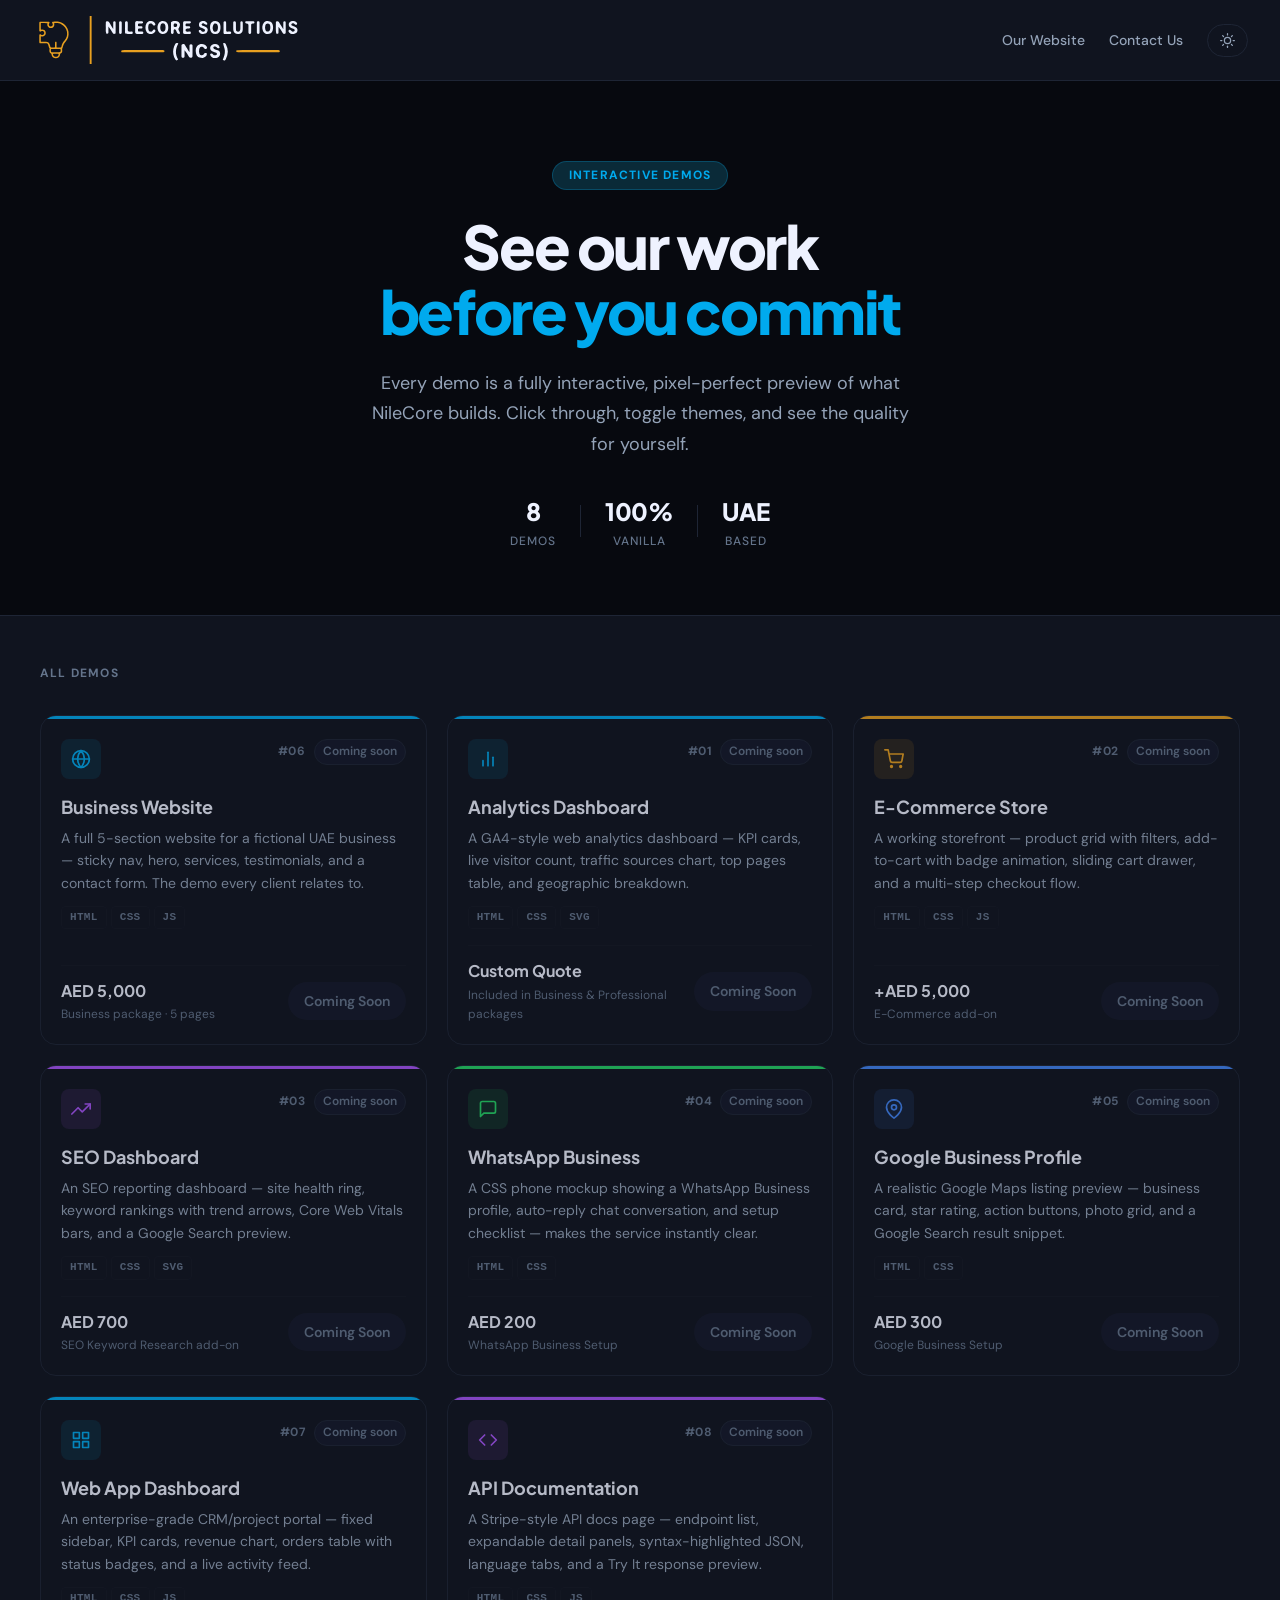
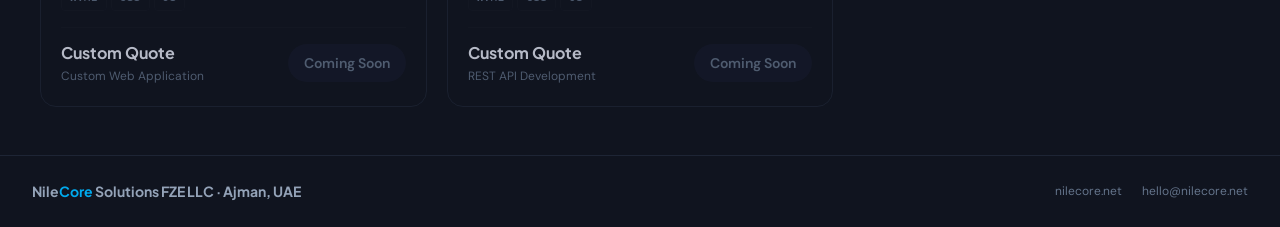
==== index.html @ b914c5e7 "add all demos as comming soon and setup the gallery index page" ====
﻿<!doctype html>
<html lang="en" data-theme="dark">
  <head>
    <meta charset="UTF-8" />
    <meta name="viewport" content="width=device-width, initial-scale=1.0" />
    <meta
      name="description"
      content="Interactive demos showcasing NileCore Solutions' web development services — explore live examples of business websites, dashboards, e-commerce stores, and more."
    />
    <title>NileCore Solutions — Demo Gallery</title>

    <link rel="icon" type="image/x-icon" href="brand/favicon.ico" />
    <link rel="icon" type="image/svg+xml" href="brand/favicon.svg" />
    <link
      rel="icon"
      type="image/png"
      sizes="32x32"
      href="brand/favicon-32x32.png"
    />
    <link
      rel="icon"
      type="image/png"
      sizes="16x16"
      href="brand/favicon-16x16.png"
    />
    <link
      rel="apple-touch-icon"
      sizes="180x180"
      href="brand/apple-touch-icon.png"
    />
    <link rel="manifest" href="brand/site.webmanifest" />

    <link rel="stylesheet" href="styles/base.css" />
    <link rel="stylesheet" href="styles/gallery.css" />
  </head>
  <body>
    <svg
      xmlns="http://www.w3.org/2000/svg"
      class="svg-sprite"
      aria-hidden="true"
    >
      <defs>
        <symbol id="nc-icon" viewBox="0 0 296 296">
          <g transform="translate(-110 -179)">
            <path
              fill="var(--pharaoh-gold)"
              stroke="none"
              d=" M187.000092,203.685547   C198.495529,203.686768 209.491043,203.715256 220.486282,203.671814   C223.451828,203.660110 226.317886,203.916672 227.743088,206.933807   C229.101501,209.809540 228.073257,212.320465 226.158325,214.751373   C222.524185,219.364777 221.945892,224.567551 224.690918,229.722839   C227.445053,234.895264 232.021286,237.266037 237.965607,236.719452   C243.288269,236.230042 247.026047,233.476639 248.950287,228.554550   C250.852112,223.689804 250.022812,219.028320 246.938416,214.860275   C245.154724,212.449875 243.822983,209.952759 245.260590,207.036591   C246.825714,203.861725 249.891495,203.771317 253.002563,203.653442   C265.790619,203.168915 278.527710,202.202072 291.303772,204.584854   C323.676056,210.622375 350.694702,238.647354 355.415466,271.219604   C359.132385,296.865448 352.724365,319.754944 335.443054,338.764771   C325.817505,349.353088 320.415588,361.282745 317.310638,374.759277   C317.086761,375.730988 317.113708,376.902802 316.563019,377.634674   C311.510040,384.350067 313.179535,392.087311 313.320038,399.497131   C313.484711,408.184174 310.548370,414.771912 302.340790,418.432953   C300.294159,419.345856 299.442932,420.736176 299.268127,423.044098   C298.056946,439.035583 286.211700,450.165222 270.523315,450.227020   C254.247498,450.291077 242.281998,439.509827 240.894135,423.182709   C240.638214,420.172089 239.417923,418.773560 236.854935,417.703278   C231.500427,415.467224 228.438263,411.246155 227.566574,405.589630   C226.626022,399.486420 226.388916,393.343872 227.812012,387.254181   C228.036087,386.295319 228.673965,385.335175 228.047989,384.384399   C222.803146,376.418060 222.353409,366.742645 218.674011,358.181824   C215.769409,351.423615 211.070541,347.994354 204.030945,348.513641   C192.539688,349.361267 181.073837,347.887665 169.583740,348.720520   C160.905716,349.349579 159.038498,347.281158 159.019302,338.495728   C158.989822,325.001495 158.997742,311.507019 159.046021,298.012817   C159.080139,288.480927 163.312988,286.106659 171.590256,290.900726   C178.695175,295.015808 186.766083,293.077972 190.678009,286.317749   C194.491165,279.728271 192.390366,271.662506 185.618500,267.774323   C180.887466,265.057861 176.045120,265.240326 171.481110,268.341400   C168.667023,270.253479 165.937454,272.263733 162.350006,270.245483   C159.017288,268.370483 159.041916,265.109680 159.036850,261.917694   C159.010635,245.424683 158.973709,228.931503 159.024719,212.438660   C159.046494,205.395004 160.841690,203.723480 168.007553,203.693497   C174.171646,203.667709 180.335907,203.686646 187.000092,203.685547  M306.905090,220.622925   C291.766876,212.462128 275.623230,212.105911 258.508484,213.807159   C260.863037,221.981110 260.837769,229.258377 256.626465,236.118011   C252.333267,243.111053 245.835312,246.429581 237.977432,246.990082   C231.621780,247.443436 225.748734,245.496124 220.900009,241.221085   C212.610092,233.912018 211.527786,224.531586 214.075836,214.430496   C212.912537,214.021759 212.296021,213.619034 211.676941,213.615051   C198.688736,213.531555 185.700226,213.489395 172.711746,213.448303   C169.240143,213.437317 169.324966,215.919510 169.325180,218.332565   C169.326187,229.658798 169.302765,240.985123 169.352356,252.311127   C169.359314,253.897964 168.849442,255.664734 170.652847,257.384949   C178.023483,254.965240 185.463486,255.302353 192.265594,259.926514   C199.095444,264.569519 202.564285,271.228790 202.757446,279.364716   C202.918732,286.158203 200.346817,292.020752 195.287506,296.718689   C187.962387,303.520508 179.393661,304.197449 170.434280,301.536804   C169.048294,303.180542 169.339066,304.732025 169.335129,306.185883   C169.310791,315.180176 169.532272,324.181183 169.243256,333.166138   C169.097641,337.692932 170.869522,338.885773 175.095200,338.783661   C184.750183,338.550354 194.414658,338.698334 204.075241,338.710175   C216.657379,338.725555 223.212112,342.949066 227.806824,354.646545   C230.112396,360.516266 231.843338,366.623932 233.604919,372.690521   C234.692703,376.436646 236.765076,378.217133 240.778030,378.099792   C247.102051,377.914886 253.439270,377.894989 259.762695,378.081879   C263.679291,378.197632 265.050629,376.627472 264.977600,372.774994   C264.813538,364.117401 264.972473,355.453918 264.976990,346.792816   C264.979004,342.926331 265.204651,338.870178 270.316040,338.928467   C275.119843,338.983246 275.322021,342.845245 275.304565,346.557098   C275.262207,355.551208 275.371399,364.546722 275.254272,373.539490   C275.212860,376.718597 276.405548,378.102234 279.620453,378.056488   C285.948181,377.966400 292.290955,377.798553 298.603455,378.126465   C303.992340,378.406433 306.930237,376.546692 307.963226,371.008820   C310.839844,355.586365 318.084137,342.627502 328.662170,330.820740   C343.463959,314.299622 349.006653,294.108551 345.170654,272.271332   C341.136261,249.305191 328.270325,232.077606 306.905090,220.622925  M272.500000,388.301392   C264.690369,388.298187 256.880737,388.281372 249.071136,388.294830   C236.203110,388.317017 237.261551,387.004181 237.354416,400.637573   C237.398315,407.080475 240.076889,409.652740 246.529388,409.674652   C260.154510,409.720886 273.787994,409.392029 287.403198,409.762360   C304.191711,410.219055 302.941650,407.493958 302.942719,393.261139   C302.942993,389.696075 301.612579,388.179657 297.924774,388.254730   C289.786255,388.420380 281.641968,388.304382 272.500000,388.301392  M258.240051,436.358917   C263.544922,440.521667 269.696869,440.540955 275.821747,439.458649   C282.687347,438.245422 288.825836,430.826630 288.991364,424.368225   C289.055054,421.884094 288.411011,420.049103 285.538879,419.997803   C275.596008,419.820160 265.652832,419.648743 255.709045,419.535065   C251.984207,419.492493 250.877487,421.630737 251.256897,425.061493   C251.766891,429.673126 254.347763,432.989319 258.240051,436.358917  z"
            />
          </g>
        </symbol>

        <symbol id="nc-wordmark" viewBox="0 0 512 114">
          <g transform="translate(-388 -268)">
            <path
              fill="var(--pharaoh-gold)"
              stroke="none"
              d=" M401.023132,191.461935   C401.207458,194.062424 401.307983,196.254463 401.308197,198.446487   C401.316895,284.488305 401.316406,370.530137 401.317078,456.571970   C401.317078,457.355586 401.418365,458.153965 401.294037,458.919803   C401.023712,460.585118 402.168457,463.333950 399.037109,463.190289   C396.190308,463.059667 396.898315,460.414258 396.895264,458.686303   C396.831512,422.483101 396.810028,386.279755 396.809662,350.076466   C396.809113,298.827562 396.831207,247.578673 396.851929,196.329783   C396.852478,194.921778 396.704010,193.457380 397.054260,192.118735   C397.613525,189.981166 398.906189,189.148407 401.023132,191.461935  z"
            />
            <path
              fill="var(--text)"
              stroke="none"
              d=" M641.032593,344.643781   C641.015747,350.781782 641.064026,356.432844 640.954163,362.080793   C640.914124,364.139417 641.346802,366.650709 638.354065,367.276777   C635.576233,367.857923 633.601013,366.856641 632.145935,364.346113   C629.236572,359.326002 626.154480,354.405988 622.053284,349.508985   C622.053284,353.952955 622.047607,358.396924 622.055481,362.840894   C622.060120,365.463880 621.412292,367.485609 618.184875,367.353010   C615.282471,367.233777 614.720703,365.411054 614.736511,362.955396   C614.786865,355.145490 614.748901,347.335065 614.776428,339.524946   C614.783447,337.533338 614.609192,335.384687 617.392212,334.928480   C619.875610,334.521345 621.941650,334.908704 623.384094,337.311079   C626.515564,342.526990 629.764526,347.672376 633.792175,354.182783   C633.792175,348.234174 633.861572,343.820447 633.766357,339.410291   C633.708374,336.728071 634.276367,334.785505 637.487549,334.834852   C640.415161,334.879835 641.044006,336.739179 641.024841,339.170362   C641.011719,340.831953 641.030640,342.493818 641.032593,344.643781  z"
            />
            <path
              fill="var(--pharaoh-gold)"
              stroke="none"
              d=" M568.625427,348.675031   C570.234558,348.815259 571.415344,348.841901 572.536011,349.115095   C573.959229,349.461988 574.965393,350.389814 574.703735,351.974958   C574.481689,353.320417 573.331299,353.772382 572.099792,353.863752   C570.939270,353.949842 569.770935,353.955121 568.606079,353.955213   C538.461609,353.957197 508.317169,353.953992 478.172729,353.950757   C477.340027,353.950696 476.504059,353.986036 475.675323,353.925886   C473.915619,353.798078 471.606781,354.234205 471.588257,351.523115   C471.572540,349.226209 473.602600,349.226118 475.259857,349.110517   C477.914764,348.925336 480.574829,348.695508 483.232941,348.692640   C511.545380,348.661817 539.857849,348.672040 568.625427,348.675031  z"
            />
            <path
              fill="var(--pharaoh-gold)"
              stroke="none"
              d=" M842.722351,353.978376   C812.597229,353.964185 782.940247,353.951459 753.283203,353.937818   C751.783752,353.937116 750.281372,353.985090 748.785522,353.909284   C747.006409,353.819074 744.709961,354.139753 744.818481,351.396406   C744.910706,349.065931 746.979553,349.233259 748.614014,349.191541   C756.937805,348.978956 765.262390,348.682600 773.587524,348.651929   C795.913330,348.569623 818.239502,348.607618 840.565552,348.598218   C841.398621,348.597852 842.237488,348.538038 843.063660,348.614332   C845.302002,348.821149 848.446472,348.329114 848.348450,351.623151   C848.255859,354.733503 845.185974,353.712964 842.722351,353.978376  z"
            />
            <path
              fill="var(--text)"
              stroke="none"
              d=" M693.690186,353.888227   C692.378357,353.479475 691.424194,353.182661 690.489685,352.833448   C684.674866,350.660322 682.044434,346.836347 683.058105,342.052961   C684.053406,337.356336 688.635071,334.250837 694.485352,334.307477   C700.926941,334.369855 704.371582,337.098005 705.323792,343.117444   C702.780823,344.468152 700.398499,345.660413 698.256592,342.222822   C697.285522,340.664503 695.486084,340.487806 693.769043,340.627515   C692.180481,340.756788 690.762695,341.308179 690.479309,343.108503   C690.236938,344.648664 691.158936,345.687910 692.486267,346.205457   C695.271790,347.291517 698.124451,348.204420 700.919250,349.267835   C704.791992,350.741529 706.628723,353.528028 706.536255,357.743848   C706.445923,361.861097 704.622925,364.691419 700.945679,366.421918   C692.562744,370.367017 683.331177,366.244794 682.618896,357.983839   C685.293274,356.606183 687.740234,355.942823 689.707214,359.304822   C690.616028,360.858228 692.242432,361.404981 693.997559,361.430006   C696.035156,361.459058 698.202332,361.472730 698.943604,359.044782   C699.723694,356.489759 697.849670,355.494031 695.929382,354.667066   C695.319153,354.404279 694.681824,354.204511 693.690186,353.888227  z"
            />
            <path
              fill="var(--text)"
              stroke="none"
              d=" M436.546265,310.008222   C433.877319,304.698682 435.442719,299.313520 435.045288,294.075757   C434.819427,291.098920 434.955353,288.084485 435.089447,285.094221   C435.174316,283.201063 434.738403,280.862897 437.559784,280.370923   C439.977539,279.949293 441.698669,280.920820 442.952820,283.028882   C445.896851,287.977521 448.923401,292.877088 452.674011,299.041425   C452.674011,293.336957 452.628937,289.075727 452.694427,284.816205   C452.723969,282.898115 452.295807,280.545148 455.351044,280.431562   C458.304321,280.321760 458.378815,282.455671 458.383698,284.520215   C458.401001,291.842390 458.388947,299.164747 458.354553,306.486860   C458.346802,308.141401 458.476929,309.967481 456.215271,310.395673   C454.236755,310.770215 452.569305,310.242597 451.476532,308.457136   C448.361084,303.366895 445.268616,298.262617 441.271362,293.171491   C441.271362,297.498182 441.229584,301.825422 441.285614,306.151380   C441.324951,309.187940 440.453949,311.105024 436.546265,310.008222  z"
            />
            <path
              fill="var(--text)"
              stroke="none"
              d=" M839.768799,309.460981   C838.203796,300.695692 839.081360,292.208936 838.975464,283.743543   C838.956055,282.193494 839.351990,280.709455 841.279358,280.414136   C843.425415,280.085309 845.228821,280.560377 846.436157,282.555555   C849.536194,287.678571 852.661499,292.786329 856.616455,299.278638   C856.616455,293.645673 856.557922,289.348920 856.641785,285.054914   C856.681885,283.003034 856.123840,280.355878 859.556763,280.428785   C862.548889,280.492292 862.298462,282.793714 862.309448,284.765455   C862.349365,291.926679 862.352417,299.088361 862.321228,306.249647   C862.314148,307.873395 862.571838,309.787946 860.375916,310.323041   C858.227173,310.846631 856.424561,310.208356 855.226746,308.240674   C852.204407,303.275617 849.186218,298.307966 845.195251,293.393659   C845.195251,297.727766 845.227783,302.062147 845.185242,306.395856   C845.149841,310.000867 843.507385,311.299512 839.768799,309.460981  z"
            />
            <path
              fill="var(--text)"
              stroke="none"
              d=" M665.550110,367.663770   C655.029175,367.982526 649.932007,363.554456 648.846741,353.579023   C647.765930,343.644819 652.153870,336.293836 660.169434,334.610517   C666.005981,333.384748 672.233459,335.843275 674.437744,340.375257   C675.284546,342.116376 676.587158,344.392286 673.985352,345.507642   C672.206665,346.270063 669.661133,347.066511 668.338501,344.293806   C667.011292,341.511365 664.844971,340.293012 661.846863,340.890455   C658.547485,341.547925 657.576111,344.131605 656.879456,347.055585   C656.037537,350.589033 656.108948,354.045423 657.442261,357.365552   C659.317871,362.035505 665.257935,363.070264 667.753357,358.840589   C669.797913,355.375043 672.028687,355.982984 674.787292,356.704298   C675.644775,362.525129 673.392700,365.285261 665.550110,367.663770  z"
            />
            <path
              fill="var(--text)"
              stroke="none"
              d=" M589.904785,282.894514   C593.331543,279.304609 603.989807,279.322980 607.956299,282.461133   C612.089172,285.730939 612.399719,290.897047 608.481018,296.637433   C607.248657,298.442609 607.283203,299.851423 608.134094,301.665479   C609.315186,304.183546 611.169617,306.422071 611.569214,309.613386   C607.777283,311.635725 605.692383,310.107160 603.749878,306.687696   C602.200195,303.959760 602.136536,299.562208 597.339905,299.491590   C595.475159,301.776411 596.444214,304.361890 596.258972,306.737806   C596.101990,308.751264 595.739014,310.405012 593.299316,310.500257   C590.715576,310.601118 589.780762,309.125257 589.787598,306.757581   C589.810242,298.957990 589.821106,291.158399 589.904785,282.894514  M604.557129,288.498548   C603.364014,285.517499 600.851135,285.711988 598.350098,285.954511   C596.966003,286.088758 596.264893,287.049848 596.377319,288.315290   C596.560303,290.374860 594.995850,293.429761 598.409424,293.977796   C601.758606,294.515546 604.760010,293.683820 604.557129,288.498548  z"
            />
            <path
              fill="var(--text)"
              stroke="none"
              d=" M810.766785,283.331068   C815.232788,279.336957 820.054749,279.013410 824.961792,281.041639   C829.974731,283.113630 831.738220,287.610670 832.225891,292.631025   C832.563293,296.104688 832.413696,299.587781 831.147705,302.930219   C829.251465,307.936536 825.138367,310.777723 819.651550,310.833356   C814.520508,310.885389 810.157410,308.239179 808.352722,303.416089   C805.776001,296.529584 805.909851,289.788953 810.766785,283.331068  M824.409363,302.231641   C826.220154,298.450788 826.098022,294.464521 825.330383,290.528577   C824.782166,287.717817 823.086060,285.751569 819.897888,285.607587   C816.741211,285.465009 814.945923,287.121076 814.036072,289.956281   C812.941589,293.367048 812.890015,296.855421 813.914001,300.241773   C815.583679,305.763410 819.394287,306.700330 824.409363,302.231641  z"
            />
            <path
              fill="var(--text)"
              stroke="none"
              d=" M561.283325,283.925550   C565.890442,279.390119 571.042175,278.877149 576.310059,281.182905   C581.505859,283.457105 582.956726,288.317823 583.289734,293.538557   C583.524658,297.221204 583.337524,300.867841 581.566223,304.254499   C579.149353,308.875349 575.287903,310.992933 570.151978,310.829359   C564.953125,310.663831 561.173096,308.129621 559.379028,303.309247   C556.945129,296.769758 556.980530,290.271497 561.283325,283.925550  M565.422546,301.430524   C566.566345,304.262769 568.639709,305.636762 571.689941,305.163526   C574.843323,304.674329 576.038391,302.208600 576.525024,299.515058   C577.087280,296.403211 577.151001,293.180799 576.333008,290.099561   C575.583862,287.277692 573.594543,285.391553 570.581116,285.433149   C567.813660,285.471357 566.070312,287.177686 565.246643,289.880964   C564.145691,293.494184 564.034729,297.070325 565.422546,301.430524  z"
            />
            <path
              fill="var(--text)"
              stroke="none"
              d=" M682.658325,298.276258   C682.670410,295.669538 682.538696,293.498243 682.752930,291.361616   C683.471680,284.193799 688.373779,279.843183 695.375427,280.009016   C702.349365,280.174116 706.963196,284.786878 707.326721,292.014173   C707.418274,293.834699 707.430115,295.664228 707.373291,297.486341   C707.117615,305.685987 702.857971,310.502393 695.636841,310.813215   C688.252808,311.131025 683.905823,307.078474 682.658325,298.276258  M692.007263,286.362409   C688.855286,289.980695 687.834412,298.100599 690.038818,302.151990   C691.156311,304.205884 692.793030,305.403913 695.246887,305.245588   C697.859741,305.076978 699.693665,303.717145 700.414124,301.294477   C701.408508,297.950483 701.848022,294.544965 700.920471,291.023359   C699.705811,286.411664 697.641418,285.060956 692.007263,286.362409  z"
            />
            <path
              fill="var(--text)"
              stroke="none"
              d=" M511.094971,280.252302   C514.235168,280.257825 516.896729,280.244642 519.557800,280.276655   C521.424805,280.299116 523.406799,280.258131 523.483826,282.916364   C523.570435,285.909131 521.385376,285.813886 519.347595,285.863386   C517.851135,285.899732 516.354065,285.925062 514.857239,285.923688   C512.681824,285.921705 511.427734,286.826734 511.339600,289.154310   C511.245148,291.648664 512.650452,292.285169 514.794495,292.263410   C516.455444,292.246534 518.120605,292.303266 519.778320,292.412153   C521.359802,292.515974 522.159119,293.450269 522.160278,295.025983   C522.161438,296.584547 521.393372,297.535261 519.818604,297.703931   C518.828918,297.809949 517.828491,297.821943 516.832275,297.861280   C511.170380,298.084913 511.080780,298.189588 511.642944,304.249921   C514.425049,305.543195 517.453674,304.269788 520.343567,304.749067   C522.179871,305.053602 524.140869,305.125867 524.093018,307.738904   C524.046143,310.297620 522.195435,310.592725 520.281921,310.622388   C516.623657,310.679182 512.963501,310.600324 509.305023,310.648481   C505.868011,310.693708 504.655548,308.948652 504.716217,305.659864   C504.835815,299.174909 504.966187,292.676984 504.683685,286.202283   C504.487854,281.713422 505.945435,279.556989 511.094971,280.252302  z"
            />
            <path
              fill="var(--text)"
              stroke="none"
              d=" M660.892334,301.888685   C661.970764,303.685895 663.119568,304.897657 664.903992,305.140394   C667.082092,305.436628 669.496521,305.670728 670.443481,303.082868   C671.448608,300.336103 669.390869,299.216566 667.265747,298.359113   C664.955078,297.426771 662.534058,296.710523 660.341125,295.557630   C657.233093,293.923597 655.947083,291.086683 656.292297,287.630537   C656.661987,283.929243 658.766785,281.537000 662.307495,280.459882   C667.281128,278.946821 672.899170,280.371198 675.019836,283.738996   C675.888245,285.117963 677.044800,286.801649 675.283081,288.176404   C673.890320,289.263257 672.207031,289.173536 670.765625,287.791212   C669.939270,286.998731 669.034851,286.218824 668.028809,285.696882   C665.938110,284.612134 663.938049,285.099103 662.904846,287.151746   C661.786194,289.374128 663.592041,290.514539 665.316406,291.276990   C667.744629,292.350629 670.382263,293.004224 672.701233,294.260297   C677.735962,296.987348 678.693176,303.174970 674.937988,307.427137   C670.799438,312.113416 661.373474,312.031721 657.471802,307.223859   C656.317566,305.801557 655.001709,304.101362 656.164307,302.279310   C657.177368,300.691694 659.007324,300.896985 660.892334,301.888685  z"
            />
            <path
              fill="var(--text)"
              stroke="none"
              d=" M883.250488,303.803541   C884.586182,300.470594 882.743896,299.274091 880.340271,298.354505   C878.017639,297.465894 875.561157,296.766004 873.459656,295.493787   C868.946960,292.761793 868.189331,286.835157 871.614014,282.986738   C875.439270,278.688184 884.887268,278.961133 888.162476,283.488325   C889.165466,284.874860 890.154419,286.616498 888.796082,288.009290   C887.392822,289.448286 885.419556,289.286817 883.949768,287.713972   C883.025085,286.724409 882.127136,285.745008 880.803650,285.360486   C878.604614,284.721601 876.654358,285.353315 875.779602,287.423749   C874.948547,289.390790 876.613464,290.500501 878.163513,291.174940   C880.139160,292.034528 882.251282,292.574537 884.260071,293.365339   C888.446350,295.013349 890.630005,298.042249 890.293213,302.634534   C889.963074,307.136976 887.054138,309.362531 883.055054,310.450422   C878.058472,311.809675 872.419495,310.002088 870.100891,306.301679   C869.242432,304.931653 867.930298,303.143323 869.687561,301.871503   C871.290649,300.711286 873.451843,300.335187 874.906006,302.599714   C877.078979,305.983686 879.869385,306.048902 883.250488,303.803541  z"
            />
            <path
              fill="var(--text)"
              stroke="none"
              d=" M737.701294,292.545118   C737.707397,289.562787 737.702087,287.070295 737.721802,284.578046   C737.738281,282.489606 737.845703,280.471815 740.725647,280.406537   C743.515198,280.343275 744.008728,282.222089 744.041077,284.365674   C744.111267,289.017133 744.049377,293.670576 744.115967,298.322126   C744.162109,301.548292 744.130920,305.038709 748.656616,305.182996   C753.362122,305.333021 754.446045,301.962751 754.591370,298.209943   C754.771240,293.563886 754.651550,288.906599 754.683838,284.254285   C754.697021,282.352247 754.796936,280.473493 757.429321,280.428693   C760.012146,280.384717 760.338806,282.143781 760.343018,284.113080   C760.354858,289.596143 760.476990,295.083600 760.302490,300.561231   C760.098755,306.954816 756.366455,310.471601 749.819214,310.803022   C743.091064,311.143629 738.622192,307.780256 737.866272,301.499982   C737.530762,298.712110 737.739197,295.858716 737.701294,292.545118  z"
            />
            <path
              fill="var(--text)"
              stroke="none"
              d=" M535.640625,294.734785   C535.869202,296.934156 536.038818,298.763807 536.439392,300.541425   C536.947632,302.796491 538.259338,304.484174 540.606018,305.053358   C542.973328,305.627485 544.996704,304.850660 546.188843,302.768720   C547.622009,300.265851 549.762634,299.275281 551.914062,300.957563   C554.250122,302.784223 552.185669,304.967847 551.035950,306.612928   C546.857422,312.591810 536.216370,312.191724 532.023254,306.004133   C528.295532,300.503309 528.216553,290.663557 531.797119,285.074110   C534.428345,280.966535 538.331909,279.588575 542.940552,279.890027   C547.031006,280.157606 550.307068,281.938489 552.090454,285.800733   C552.685425,287.089246 553.617554,288.690443 551.731995,289.731733   C550.243530,290.553754 548.364014,291.197767 547.261719,289.393384   C545.492554,286.497358 543.358765,284.860456 539.882324,285.992658   C536.261169,287.172040 536.387451,290.456556 535.867920,293.360548   C535.809265,293.688184 535.745605,294.014875 535.640625,294.734785  z"
            />
            <path
              fill="var(--text)"
              stroke="none"
              d=" M624.864807,299.460065   C623.749573,304.423444 625.899963,305.466108 630.167969,305.288343   C632.586365,305.187604 637.121338,302.888685 637.031006,307.948102   C636.953796,312.274000 632.701660,310.592603 630.273499,310.595045   C616.146790,310.609205 618.945435,311.628217 618.677124,298.947950   C618.575256,294.131238 618.751526,289.308607 618.644409,284.492109   C618.579956,281.594343 619.641663,280.165784 622.682556,280.260175   C626.500793,280.378766 630.325317,280.281293 634.145996,280.343641   C635.823975,280.371015 637.051331,281.084028 637.083191,282.988599   C637.114868,284.880109 635.971924,285.654676 634.255310,285.721754   C632.097534,285.806074 629.936890,285.836957 627.777222,285.847394   C625.514160,285.858320 624.482666,286.947858 624.446838,289.220289   C624.407410,291.717573 625.819153,292.325544 627.949097,292.289136   C629.609131,292.260755 631.271912,292.312299 632.931763,292.374250   C634.473999,292.431837 635.418945,293.179609 635.494629,294.806287   C635.578186,296.601789 634.753662,297.474256 632.936646,297.791517   C630.275574,298.256147 627.261108,296.655836 624.864807,299.460065  z"
            />
            <path
              fill="var(--text)"
              stroke="none"
              d=" M713.745239,332.775556   C716.900208,331.726789 718.752380,332.729108 720.146484,335.337385   C726.428528,347.090955 726.426331,358.754713 719.969849,370.423322   C718.354370,373.342969 716.400879,374.781324 712.790527,371.823041   C715.968872,365.074354 718.274048,357.975385 717.837158,350.131605   C717.497742,344.037153 714.326416,338.845685 713.745239,332.775556  z"
            />
            <path
              fill="var(--text)"
              stroke="none"
              d=" M766.252319,284.240705   C765.647583,281.103437 767.183716,280.297986 769.555298,280.297925   C774.541626,280.297773 779.528015,280.269849 784.514160,280.298505   C786.232971,280.308393 787.961609,280.468183 788.105652,282.781965   C788.266724,285.368482 786.494751,285.892042 784.526184,285.765089   C780.756653,285.522016 780.147705,287.638166 780.223755,290.753736   C780.349487,295.903211 780.248047,301.058332 780.231262,306.211042   C780.224487,308.292829 780.119690,310.381940 777.315063,310.515638   C774.321350,310.658308 773.787109,308.679944 773.799927,306.255994   C773.825378,301.435804 773.657104,296.608289 773.872681,291.797437   C774.048401,287.876630 773.281799,285.235975 768.554504,285.678998   C767.882080,285.741956 767.134644,285.003705 766.252319,284.240705  z"
            />
            <path
              fill="var(--text)"
              stroke="none"
              d=" M595.432861,358.750165   C593.832153,350.105848 595.947632,342.565198 599.707886,335.348768   C601.253967,332.381391 603.496948,331.485853 607.294983,333.377119   C600.130981,346.094800 599.483887,358.933637 606.920105,371.553724   C603.777466,374.403150 601.670044,373.969587 599.871460,370.748914   C597.833252,367.099164 596.277039,363.292310 595.432861,358.750165  z"
            />
            <path
              fill="var(--text)"
              stroke="none"
              d=" M480.710724,296.555799   C480.719971,292.072706 480.726257,288.086439 480.741211,284.100202   C480.748688,282.113203 481.114655,280.443952 483.647430,280.352674   C486.265045,280.258375 487.192535,281.665937 487.193726,284.039869   C487.196350,289.188673 487.507416,294.359510 487.129211,299.479719   C486.796356,303.985639 488.583862,305.267316 492.800293,305.246290   C494.986877,305.235395 499.008331,303.306989 499.056000,307.646253   C499.105225,312.129438 494.971924,310.568860 492.534546,310.592634   C478.461151,310.729810 481.012024,311.413495 480.716614,299.045789   C480.700745,298.381727 480.712463,297.717054 480.710724,296.555799  z"
            />
            <path
              fill="var(--text)"
              stroke="none"
              d=" M714.660889,292.578504   C714.667542,289.418348 714.670959,286.753889 714.682739,284.089521   C714.691406,282.120710 714.940491,280.400159 717.560852,280.370557   C720.045288,280.342512 720.763855,281.935834 720.800049,283.909925   C720.906921,289.735792 720.864380,295.564283 720.898193,301.391675   C720.903870,302.368635 720.998718,303.345045 721.051636,304.307508   C723.554932,305.843519 726.049561,304.851819 728.476074,304.831403   C730.552979,304.813886 732.734131,304.828474 732.770325,307.689619   C732.801819,310.185987 730.883728,310.495100 728.946777,310.602430   C728.614380,310.620862 728.280884,310.634565 727.948120,310.630781   C711.709717,310.446119 715.064270,312.325208 714.666626,298.069990   C714.620239,296.405988 714.660889,294.739576 714.660889,292.578504  z"
            />
            <path
              fill="var(--text)"
              stroke="none"
              d=" M793.778809,291.591047   C793.809998,288.444074 793.794800,285.790296 793.891418,283.140577   C793.955688,281.381177 794.938538,280.440412 796.745239,280.385969   C798.677124,280.327802 800.109863,281.034742 800.126160,283.120435   C800.190735,291.408185 800.184998,299.696973 800.126282,307.984815   C800.113037,309.852430 798.768311,310.503187 797.075195,310.496198   C794.776550,310.486677 793.827271,309.169752 793.819397,307.009534   C793.801392,302.035016 793.792480,297.060499 793.778809,291.591047  z"
            />
            <path
              fill="var(--text)"
              stroke="none"
              d=" M466.661041,298.541669   C466.663940,293.559125 466.643494,289.071546 466.681519,284.584516   C466.698456,282.584150 466.530945,280.432600 469.534637,280.347669   C472.306244,280.269330 472.914429,282.054029 472.922180,284.227521   C472.948822,291.705396 472.924957,299.183820 472.855011,306.661451   C472.834137,308.893293 472.025085,310.618299 469.346558,310.454236   C466.793030,310.297895 466.667328,308.450452 466.675110,306.515760   C466.685150,304.022901 466.667358,301.529859 466.661041,298.541669  z"
            />
          </g>
        </symbol>
      </defs>
    </svg>

    <header class="site-header">
      <a
        href="index.html"
        class="logo-link"
        aria-label="NileCore Solutions — Demo Gallery"
      >
        <svg
          class="logo-icon"
          aria-hidden="true"
          focusable="false"
          viewBox="0 0 296 296"
        >
          <use href="#nc-icon" />
        </svg>
        <svg
          class="logo-wordmark"
          aria-hidden="true"
          focusable="false"
          viewBox="0 0 512 114"
        >
          <use href="#nc-wordmark" />
        </svg>
      </a>

      <nav class="header-nav" aria-label="Site navigation">
        <a
          href="https://nilecore.net"
          class="nav-link"
          target="_blank"
          rel="noopener noreferrer"
          >Our Website</a
        >
        <a
          href="https://nilecore.net/contact"
          class="nav-link"
          target="_blank"
          rel="noopener noreferrer"
          >Contact Us</a
        >
        <button
          class="theme-toggle"
          data-theme-toggle
          aria-label="Toggle light/dark mode"
        >
          <svg
            width="16"
            height="16"
            viewBox="0 0 24 24"
            fill="none"
            stroke="currentColor"
            stroke-width="2"
            stroke-linecap="round"
            stroke-linejoin="round"
            aria-hidden="true"
          >
            <circle cx="12" cy="12" r="5" />
            <line x1="12" y1="1" x2="12" y2="3" />
            <line x1="12" y1="21" x2="12" y2="23" />
            <line x1="4.22" y1="4.22" x2="5.64" y2="5.64" />
            <line x1="18.36" y1="18.36" x2="19.78" y2="19.78" />
            <line x1="1" y1="12" x2="3" y2="12" />
            <line x1="21" y1="12" x2="23" y2="12" />
            <line x1="4.22" y1="19.78" x2="5.64" y2="18.36" />
            <line x1="18.36" y1="5.64" x2="19.78" y2="4.22" />
          </svg>
        </button>
      </nav>
    </header>

    <section class="hero">
      <div class="hero-inner">
        <span class="hero-badge">Interactive Demos</span>

        <h1 class="hero-title">See our work<br /><em>before you commit</em></h1>

        <p class="hero-sub">
          Every demo is a fully interactive, pixel-perfect preview of what
          NileCore builds. Click through, toggle themes, and see the quality for
          yourself.
        </p>

        <div class="hero-stats">
          <div class="stat">
            <span class="stat-num" id="js-stat-total">8</span>
            <span class="stat-label">Demos</span>
          </div>
          <hr class="stat-divider" />
          <div class="stat">
            <span class="stat-num">100%</span>
            <span class="stat-label">Vanilla</span>
          </div>
          <hr class="stat-divider" />
          <div class="stat">
            <span class="stat-num">UAE</span>
            <span class="stat-label">Based</span>
          </div>
        </div>
      </div>
    </section>

    <main class="gallery">
      <div class="gallery-inner">
        <p class="gallery-heading" id="js-gallery-label">All demos</p>
        <ul
          class="demos-grid"
          id="js-demos-grid"
          aria-labelledby="js-gallery-label"
        ></ul>
      </div>
    </main>

    <footer class="site-footer">
      <span class="footer-brand"
        >Nile<span>Core</span> Solutions FZE LLC &middot; Ajman, UAE</span
      >
      <nav class="footer-links" aria-label="Footer navigation">
        <a href="https://nilecore.net" target="_blank" rel="noopener noreferrer"
          >nilecore.net</a
        >
        <a href="mailto:hello@nilecore.net">hello@nilecore.net</a>
      </nav>
    </footer>

    <script src="styles/theme.js" defer></script>
    <script src="styles/demos.js" defer></script>
    <script src="styles/gallery.js" defer></script>
  </body>
</html>
---- styles/base.css ----
/* ==========================================================
   NileCore Demos — Base Stylesheet
   All demos link to this file: <link rel="stylesheet" href="styles/base.css">
   ========================================================== */

/* Google Fonts
   ---------------------------------------------------------- */
@import url("https://fonts.googleapis.com/css2?family=Plus+Jakarta+Sans:ital,wght@0,400;0,500;0,600;0,700;0,800&family=DM+Sans:wght@400;500;600&family=Cairo:wght@400;600;700&display=swap");

/* Color & Design Tokens
   ---------------------------------------------------------- */

/* Light mode (default) */
:root {
  /* --- NileCore brand palette --- */
  --void-black: #07090f;
  --nile-electric: #00aaee;
  --pharaoh-gold: #e8a020;
  --frost-white: #eef2ff;
  --carbon: #10141f;
  --slate: #64748b;

  /* --- Status colors (same in both modes) --- */
  --success: #22c55e;
  --danger: #dc2626;
  --warn: #e8a020;
  --purple: #a855f7;

  /* --- Semantic surface tokens --- */
  --bg: #ffffff;
  --bg-alt: #f0f4f8;
  --surface: #ffffff;
  --surface-raised: #f9fafb;
  --border: #e2e8f0;
  --border-subtle: #f1f5f9;

  /* --- Text --- */
  --text: #111827;
  --text-muted: #64748b;
  --text-subtle: #94a3b8;
  --text-inverse: #ffffff;

  /* --- Primary actions --- */
  --primary: #00aaee;
  --primary-hover: #0099d4;
  --primary-dim: #e0f5fd;
  --accent: #e8a020;
  --accent-hover: #d4911c;
  --accent-dim: #fef3dc;

  /* --- Sidebar (used by dashboard demos) --- */
  --sidebar-bg: #10141f;
  --sidebar-text: #94a3b8;
  --sidebar-active: #ffffff;

  /* --- Shadows --- */
  --shadow-sm: 0 1px 3px rgba(0, 0, 0, 0.08);
  --shadow-md: 0 4px 12px rgba(0, 0, 0, 0.1);
  --shadow-lg: 0 8px 24px rgba(0, 0, 0, 0.12);
  --shadow-xl: 0 16px 48px rgba(0, 0, 0, 0.14);

  /* Typography Scale
   ---------------------------------------------------------- */
  --font-heading: "Plus Jakarta Sans", sans-serif;
  --font-body: "DM Sans", sans-serif;
  --font-arabic: "Cairo", sans-serif;
  --font-mono: "JetBrains Mono", "Fira Code", monospace;

  --text-xs: 0.75rem; /* 12px */
  --text-sm: 0.875rem; /* 14px */
  --text-base: 1rem; /* 16px */
  --text-lg: 1.125rem; /* 18px */
  --text-xl: 1.25rem; /* 20px */
  --text-2xl: 1.5rem; /* 24px */
  --text-3xl: 1.875rem; /* 30px */
  --text-4xl: 2.25rem; /* 36px */
  --text-5xl: 3rem; /* 48px */

  /* Spacing Scale
   ---------------------------------------------------------- */
  --space-1: 0.25rem; /* 4px  */
  --space-2: 0.5rem; /* 8px  */
  --space-3: 0.75rem; /* 12px */
  --space-4: 1rem; /* 16px */
  --space-5: 1.25rem; /* 20px */
  --space-6: 1.5rem; /* 24px */
  --space-8: 2rem; /* 32px */
  --space-10: 2.5rem; /* 40px */
  --space-12: 3rem; /* 48px */
  --space-16: 4rem; /* 64px */
  --space-20: 5rem; /* 80px */
  --space-24: 6rem; /* 96px */

  /* Border Radius
   ---------------------------------------------------------- */
  --radius-sm: 4px;
  --radius-md: 8px;
  --radius-lg: 12px;
  --radius-xl: 16px;
  --radius-2xl: 24px;
  --radius-full: 9999px;

  /* Transitions
   ---------------------------------------------------------- */
  --transition-fast: 150ms ease;
  --transition-base: 250ms ease;
  --transition-slow: 400ms ease;
  --transition-theme:
    background-color 0.3s ease, color 0.3s ease, border-color 0.3s ease;
}

/* Dark mode overrides */
[data-theme="dark"] {
  --bg: #07090f;
  --bg-alt: #10141f;
  --surface: #10141f;
  --surface-raised: #15192a;
  --border: #1e2535;
  --border-subtle: #141824;

  --text: #eef2ff;
  --text-muted: #94a3b8;
  --text-subtle: #64748b;
  --text-inverse: #07090f;

  --primary-dim: #0a2a38;
  --accent-dim: #2a1f0a;

  --sidebar-bg: #07090f;
  --sidebar-text: #64748b;
  --sidebar-active: #eef2ff;

  --shadow-sm: 0 1px 3px rgba(0, 0, 0, 0.35);
  --shadow-md: 0 4px 12px rgba(0, 0, 0, 0.45);
  --shadow-lg: 0 8px 24px rgba(0, 0, 0, 0.55);
  --shadow-xl: 0 16px 48px rgba(0, 0, 0, 0.65);
}

/* Reset
   ---------------------------------------------------------- */
*,
*::before,
*::after {
  box-sizing: border-box;
  margin: 0;
  padding: 0;
}

html {
  scroll-behavior: smooth;
}

@media (prefers-reduced-motion: reduce) {
  html {
    scroll-behavior: auto;
  }
  *,
  *::before,
  *::after {
    transition-duration: 0.01ms !important;
    animation-duration: 0.01ms !important;
  }
}

/* Base
   ---------------------------------------------------------- */
body {
  font-family: var(--font-body);
  font-size: var(--text-base);
  line-height: 1.6;
  color: var(--text);
  background-color: var(--bg);
  transition: var(--transition-theme);
  -webkit-font-smoothing: antialiased;
  -moz-osx-font-smoothing: grayscale;
}

h1,
h2,
h3,
h4,
h5,
h6 {
  font-family: var(--font-heading);
  font-weight: 700;
  line-height: 1.25;
  color: var(--text);
}

a {
  color: var(--primary);
  text-decoration: none;
  transition: color var(--transition-fast);
}

a:hover {
  color: var(--primary-hover);
}

img,
svg {
  display: block;
  max-width: 100%;
}

button {
  cursor: pointer;
  font-family: inherit;
}

input,
textarea,
select {
  font-family: inherit;
  font-size: inherit;
}

/* Demo Banner
   Every demo has this strip at the very top.
   ---------------------------------------------------------- */
.demo-banner {
  background-color: var(--void-black);
  color: var(--frost-white);
  font-family: var(--font-body);
  font-size: var(--text-xs);
  letter-spacing: 0.06em;
  text-align: center;
  padding: var(--space-2) var(--space-4);
  position: sticky;
  top: 0;
  z-index: 1000;
}

.demo-banner a {
  color: var(--nile-electric);
  font-weight: 600;
}

.demo-banner a:hover {
  color: var(--pharaoh-gold);
}

/* Logo — Inline SVG, always-gold icon, theme-aware wordmark text
   ---------------------------------------------------------- */
.svg-sprite {
  display: none;
}

.logo-link {
  display: flex;
  align-items: center;
  gap: 10px;
  flex-shrink: 0;
  text-decoration: none;
}

.logo-icon {
  display: block;
  height: 44px;
  width: auto;
}
.logo-wordmark {
  display: block;
  height: 48px;
  width: auto;
}

/* Theme Toggle Button
   Add data-theme-toggle to any <button> and theme.js handles the rest.
   ---------------------------------------------------------- */
.theme-toggle {
  display: inline-flex;
  align-items: center;
  gap: var(--space-2);
  padding: var(--space-2) var(--space-3);
  background: transparent;
  border: 1px solid var(--border);
  border-radius: var(--radius-full);
  color: var(--text-muted);
  font-size: var(--text-sm);
  transition:
    color var(--transition-fast),
    border-color var(--transition-fast),
    background var(--transition-fast);
}

.theme-toggle:hover {
  color: var(--text);
  border-color: var(--primary);
  background: var(--primary-dim);
}

.theme-toggle svg {
  flex-shrink: 0;
}

/* Utility Classes
   ---------------------------------------------------------- */

/* Text */
.text-primary {
  color: var(--primary);
}
.text-accent {
  color: var(--accent);
}
.text-success {
  color: var(--success);
}
.text-danger {
  color: var(--danger);
}
.text-warn {
  color: var(--warn);
}
.text-purple {
  color: var(--purple);
}
.text-muted {
  color: var(--text-muted);
}
.text-subtle {
  color: var(--text-subtle);
}

/* Backgrounds */
.bg-surface {
  background-color: var(--surface);
}
.bg-raised {
  background-color: var(--surface-raised);
}
.bg-alt {
  background-color: var(--bg-alt);
}
.bg-primary {
  background-color: var(--primary);
  color: #fff;
}
.bg-accent {
  background-color: var(--accent);
  color: #fff;
}

/* Fonts */
.font-heading {
  font-family: var(--font-heading);
}
.font-body {
  font-family: var(--font-body);
}
.font-mono {
  font-family: var(--font-mono);
}
.font-arabic {
  font-family: var(--font-arabic);
}

/* Font weights */
.fw-400 {
  font-weight: 400;
}
.fw-500 {
  font-weight: 500;
}
.fw-600 {
  font-weight: 600;
}
.fw-700 {
  font-weight: 700;
}
.fw-800 {
  font-weight: 800;
}

/* Font sizes */
.text-xs {
  font-size: var(--text-xs);
}
.text-sm {
  font-size: var(--text-sm);
}
.text-base {
  font-size: var(--text-base);
}
.text-lg {
  font-size: var(--text-lg);
}
.text-xl {
  font-size: var(--text-xl);
}
.text-2xl {
  font-size: var(--text-2xl);
}
.text-3xl {
  font-size: var(--text-3xl);
}
.text-4xl {
  font-size: var(--text-4xl);
}
.text-5xl {
  font-size: var(--text-5xl);
}

/* Status badge base */
.badge {
  display: inline-flex;
  align-items: center;
  padding: 2px var(--space-2);
  border-radius: var(--radius-full);
  font-size: var(--text-xs);
  font-weight: 600;
  letter-spacing: 0.03em;
  white-space: nowrap;
}

.badge-success {
  background: #dcfce7;
  color: #15803d;
}
.badge-danger {
  background: #fee2e2;
  color: #b91c1c;
}
.badge-warn {
  background: #fef3c7;
  color: #92400e;
}
.badge-info {
  background: #dbeafe;
  color: #1d4ed8;
}
.badge-purple {
  background: #f3e8ff;
  color: #7e22ce;
}
.badge-slate {
  background: #f1f5f9;
  color: #475569;
}

[data-theme="dark"] .badge-success {
  background: #14532d;
  color: #86efac;
}
[data-theme="dark"] .badge-danger {
  background: #450a0a;
  color: #fca5a5;
}
[data-theme="dark"] .badge-warn {
  background: #422006;
  color: #fcd34d;
}
[data-theme="dark"] .badge-info {
  background: #0a2a38;
  color: #7dd3fc;
}
[data-theme="dark"] .badge-purple {
  background: #2e1065;
  color: #d8b4fe;
}
[data-theme="dark"] .badge-slate {
  background: #1e2535;
  color: #94a3b8;
}
---- styles/gallery.css ----
/* Gallery page styles — depends on base.css */

body {
  min-height: 100vh;
  display: flex;
  flex-direction: column;
}

/* ── Header ── */
.site-header {
  display: flex;
  align-items: center;
  justify-content: space-between;
  padding: var(--space-4) var(--space-8);
  border-bottom: 1px solid var(--border);
  background: var(--surface);
  position: sticky;
  top: 0;
  z-index: 100;
}

.header-nav {
  display: flex;
  align-items: center;
  gap: var(--space-6);
}

.nav-link {
  font-size: var(--text-sm);
  font-weight: 500;
  color: var(--text-muted);
  transition: color var(--transition-fast);
}

.nav-link:hover {
  color: var(--text);
  text-decoration: none;
}

/* ── Hero ── */
.hero {
  padding: var(--space-20) var(--space-8) var(--space-16);
  text-align: center;
  background: var(--bg);
  border-bottom: 1px solid var(--border);
}

.hero-inner {
  max-width: 680px;
  margin: 0 auto;
  display: flex;
  flex-direction: column;
  align-items: center;
  gap: var(--space-6);
}

.hero-badge {
  display: inline-flex;
  align-items: center;
  gap: var(--space-2);
  padding: var(--space-1) var(--space-4);
  background: var(--primary-dim);
  border: 1px solid rgba(0, 170, 238, 0.25);
  border-radius: var(--radius-full);
  font-size: var(--text-xs);
  font-weight: 700;
  letter-spacing: 0.1em;
  text-transform: uppercase;
  color: var(--nile-electric);
}

.hero-title {
  font-size: clamp(var(--text-4xl), 7vw, 3.75rem);
  font-weight: 800;
  line-height: 1.08;
  letter-spacing: -0.04em;
  color: var(--text);
}

.hero-title em {
  font-style: normal;
  color: var(--nile-electric);
}

.hero-sub {
  font-size: var(--text-lg);
  color: var(--text-muted);
  line-height: 1.7;
  max-width: 540px;
}

.hero-stats {
  display: flex;
  align-items: center;
  gap: var(--space-6);
  flex-wrap: wrap;
  justify-content: center;
  padding-top: var(--space-2);
}

.stat {
  display: flex;
  flex-direction: column;
  align-items: center;
  gap: 2px;
}

.stat-num {
  font-family: var(--font-heading);
  font-size: var(--text-2xl);
  font-weight: 800;
  color: var(--text);
  letter-spacing: -0.02em;
}

.stat-label {
  font-size: var(--text-xs);
  font-weight: 500;
  color: var(--text-subtle);
  text-transform: uppercase;
  letter-spacing: 0.08em;
}

.stat-divider {
  width: 1px;
  height: 32px;
  background: var(--border);
  border: none;
  margin: 0;
}

/* ── Gallery ── */
.gallery {
  flex: 1;
  padding: var(--space-12) var(--space-8);
  background: var(--bg-alt);
}

.gallery-inner {
  max-width: 1200px;
  margin: 0 auto;
}

.gallery-heading {
  font-size: var(--text-xs);
  font-weight: 700;
  letter-spacing: 0.1em;
  text-transform: uppercase;
  color: var(--text-subtle);
  margin-bottom: var(--space-8);
}

.demos-grid {
  display: grid;
  grid-template-columns: repeat(3, 1fr);
  gap: var(--space-5);
  list-style: none;
  padding: 0;
  margin: 0;
}

/* ── Demo Card ── */
.demo-card {
  display: flex;
  flex-direction: column;
  background: var(--surface);
  border: 1px solid var(--border);
  border-radius: var(--radius-xl);
  overflow: hidden;
  transition:
    transform var(--transition-base),
    box-shadow var(--transition-base),
    border-color var(--transition-base);
}

.demo-card:hover {
  transform: translateY(-3px);
  box-shadow: var(--shadow-lg);
}

.demo-card.is-live {
  cursor: pointer;
}

.demo-card.is-live:hover {
  border-color: var(--card-accent, var(--primary));
}

.demo-card.is-coming {
  opacity: 0.75;
}

.demo-card.is-coming:hover {
  transform: none;
  box-shadow: none;
}

.card-accent-bar {
  height: 3px;
  background: var(--card-accent, var(--primary));
  flex-shrink: 0;
}

.card-body {
  display: flex;
  flex-direction: column;
  flex: 1;
  padding: var(--space-5);
  gap: var(--space-4);
}

.card-top {
  display: flex;
  align-items: flex-start;
  justify-content: space-between;
  gap: var(--space-3);
}

.card-icon {
  width: 40px;
  height: 40px;
  border-radius: var(--radius-md);
  display: flex;
  align-items: center;
  justify-content: center;
  flex-shrink: 0;
  background: color-mix(
    in srgb,
    var(--card-accent, var(--primary)) 12%,
    transparent
  );
  color: var(--card-accent, var(--primary));
}

.card-badges {
  display: flex;
  align-items: center;
  gap: var(--space-2);
  flex-wrap: wrap;
  justify-content: flex-end;
}

.badge-num {
  font-size: var(--text-xs);
  font-weight: 700;
  color: var(--text-subtle);
  letter-spacing: 0.05em;
}

.badge-live {
  display: inline-flex;
  align-items: center;
  gap: 4px;
  padding: 2px var(--space-2);
  background: rgba(34, 197, 94, 0.12);
  border: 1px solid rgba(34, 197, 94, 0.3);
  border-radius: var(--radius-full);
  font-size: var(--text-xs);
  font-weight: 700;
  color: var(--success);
}

.badge-live::before {
  content: "";
  width: 5px;
  height: 5px;
  border-radius: 50%;
  background: var(--success);
}

.badge-soon {
  display: inline-flex;
  align-items: center;
  padding: 2px var(--space-2);
  background: var(--surface-raised);
  border: 1px solid var(--border);
  border-radius: var(--radius-full);
  font-size: var(--text-xs);
  font-weight: 600;
  color: var(--text-subtle);
}

.card-content {
  display: flex;
  flex-direction: column;
  gap: var(--space-2);
  flex: 1;
}

.card-name {
  font-family: var(--font-heading);
  font-size: var(--text-lg);
  font-weight: 700;
  color: var(--text);
  line-height: 1.3;
}

.card-desc {
  font-size: var(--text-sm);
  color: var(--text-muted);
  line-height: 1.6;
}

.card-tags {
  display: flex;
  flex-wrap: wrap;
  gap: var(--space-1);
  margin-top: var(--space-1);
}

.tag {
  padding: 2px var(--space-2);
  background: var(--bg-alt);
  border: 1px solid var(--border-subtle);
  border-radius: var(--radius-sm);
  font-size: 11px;
  font-weight: 600;
  font-family: var(--font-mono);
  color: var(--text-subtle);
  letter-spacing: 0.03em;
}

.card-footer {
  display: flex;
  align-items: center;
  justify-content: space-between;
  gap: var(--space-3);
  padding-top: var(--space-3);
  border-top: 1px solid var(--border-subtle);
  margin-top: auto;
}

.card-price {
  display: flex;
  flex-direction: column;
  gap: 2px;
}

.price-amount {
  font-family: var(--font-heading);
  font-size: var(--text-base);
  font-weight: 700;
  color: var(--text);
}

.price-label {
  font-size: var(--text-xs);
  color: var(--text-subtle);
}

.card-cta {
  display: inline-flex;
  align-items: center;
  gap: var(--space-1);
  padding: var(--space-2) var(--space-4);
  border-radius: var(--radius-full);
  font-size: var(--text-sm);
  font-weight: 600;
  white-space: nowrap;
  transition:
    background var(--transition-fast),
    transform var(--transition-fast),
    color var(--transition-fast);
  text-decoration: none;
}

.card-cta.cta-live {
  background: var(--card-accent, var(--primary));
  color: #fff;
}

.card-cta.cta-live:hover {
  filter: brightness(1.1);
  transform: translateX(2px);
  text-decoration: none;
}

.card-cta.cta-soon {
  background: var(--surface-raised);
  color: var(--text-subtle);
  cursor: default;
}

/* ── Footer ── */
.site-footer {
  border-top: 1px solid var(--border);
  padding: var(--space-6) var(--space-8);
  display: flex;
  align-items: center;
  justify-content: space-between;
  flex-wrap: wrap;
  gap: var(--space-4);
  background: var(--surface);
}

.footer-brand {
  font-family: var(--font-heading);
  font-size: var(--text-sm);
  font-weight: 700;
  color: var(--text-muted);
}

.footer-brand span {
  color: var(--nile-electric);
}

.footer-links {
  display: flex;
  align-items: center;
  gap: var(--space-5);
}

.footer-links a {
  font-size: var(--text-xs);
  color: var(--text-subtle);
  transition: color var(--transition-fast);
}

.footer-links a:hover {
  color: var(--primary);
  text-decoration: none;
}

/* ── Responsive ── */
@media (max-width: 1024px) {
  .demos-grid {
    grid-template-columns: repeat(2, 1fr);
  }
}

@media (max-width: 640px) {
  .site-header {
    padding: var(--space-4);
  }
  .hero {
    padding: var(--space-12) var(--space-4) var(--space-10);
  }
  .gallery {
    padding: var(--space-8) var(--space-4);
  }
  .demos-grid {
    grid-template-columns: 1fr;
  }
  .site-footer {
    padding: var(--space-5) var(--space-4);
    flex-direction: column;
    align-items: flex-start;
  }
  .stat-divider {
    display: none;
  }
  .hero-stats {
    gap: var(--space-4);
  }
  .nav-link {
    display: none;
  }
}
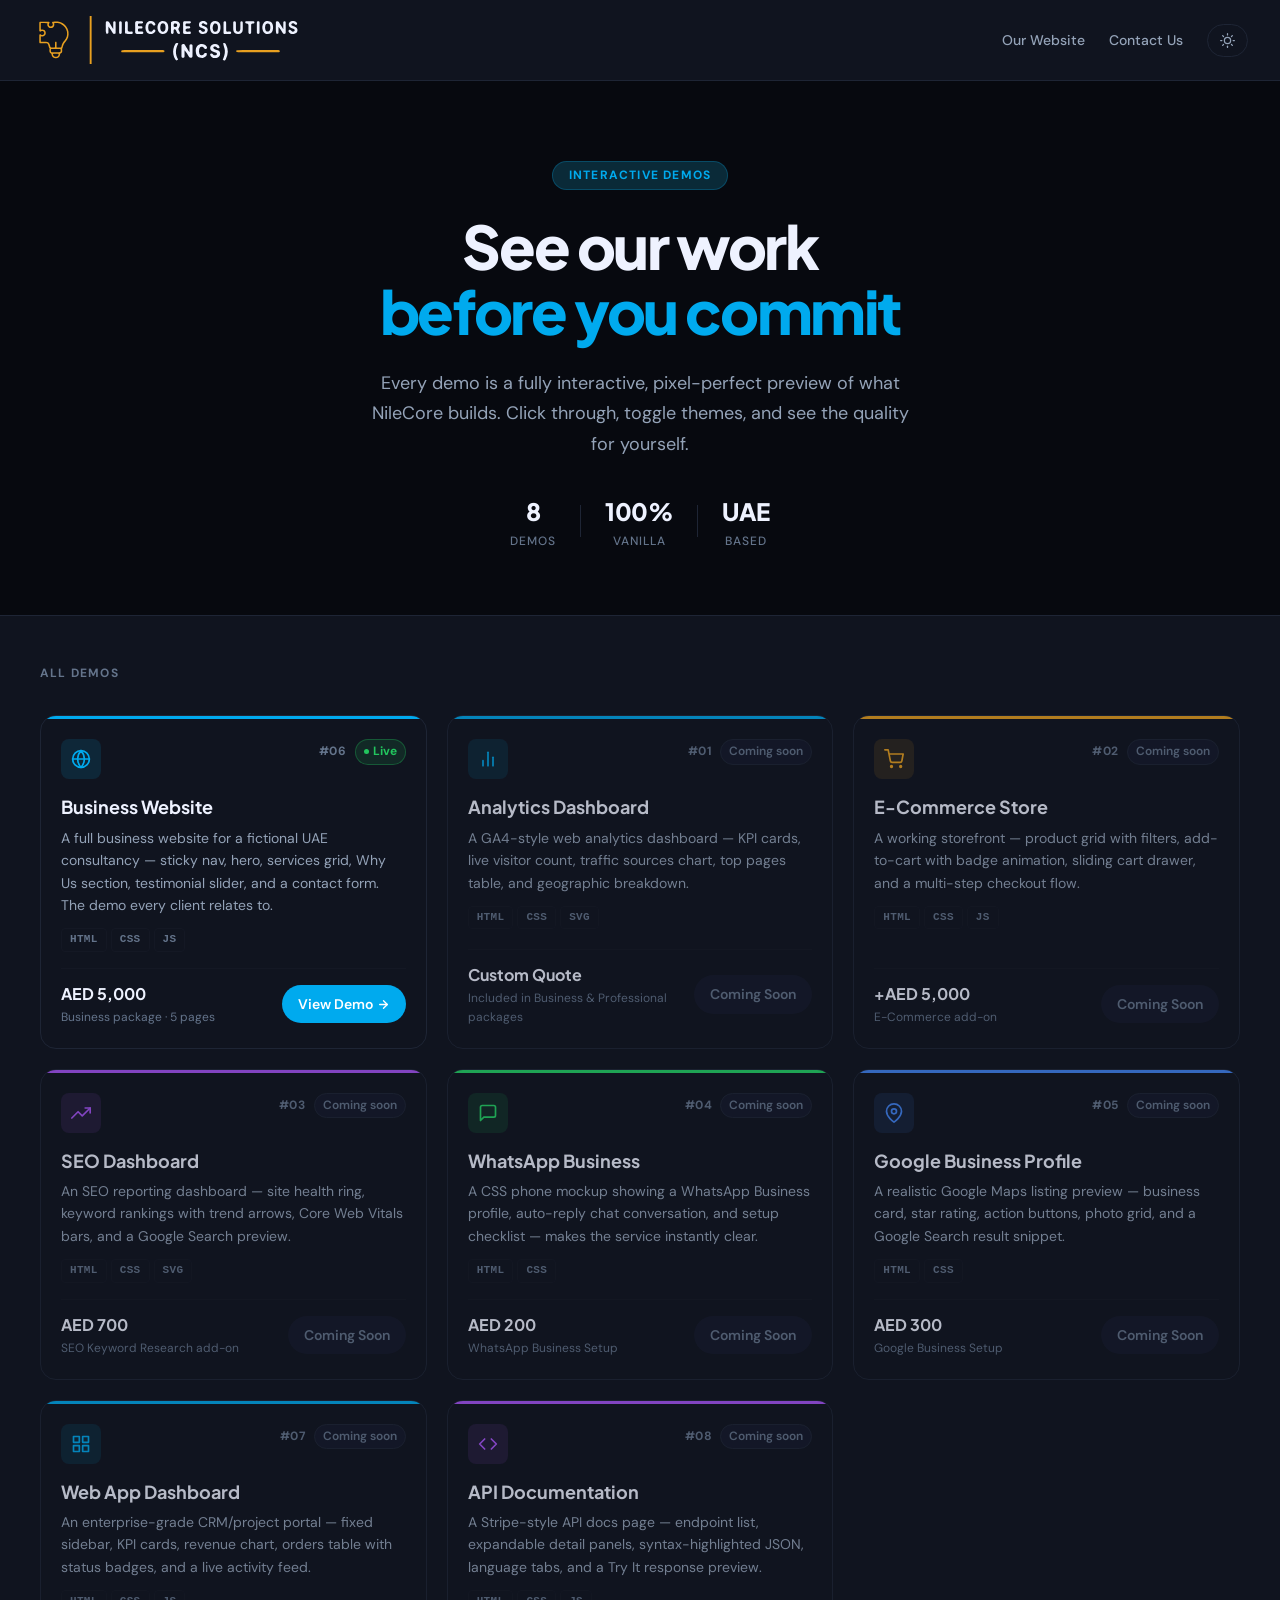
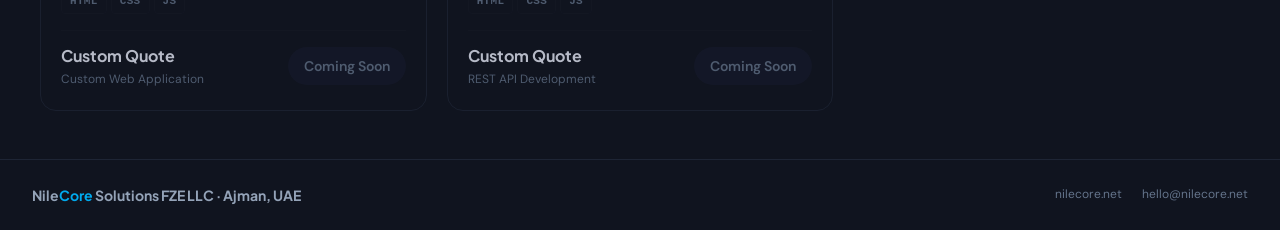
==== commit 5209eb01: "feat(demo-06): add Business Website demo — Pinnacle Corporate Services Complete 5-page vanilla HTML/" ====
--- a/index.html
+++ b/index.html
@@ -305,8 +305,8 @@
       </nav>
     </footer>
 
-    <script src="styles/theme.js" defer></script>
-    <script src="styles/demos.js" defer></script>
-    <script src="styles/gallery.js" defer></script>
+    <script src="scripts/theme.js" defer></script>
+    <script src="scripts/demos.js" defer></script>
+    <script src="scripts/gallery.js" defer></script>
   </body>
 </html>
--- a/styles/base.css
+++ b/styles/base.css
@@ -37,7 +37,7 @@
   /* --- Text --- */
   --text: #111827;
   --text-muted: #64748b;
-  --text-subtle: #94a3b8;
+  --text-subtle: #475569;
   --text-inverse: #ffffff;
 
   /* --- Primary actions --- */
--- a/styles/gallery.css
+++ b/styles/gallery.css
@@ -188,11 +188,13 @@
 
 .demo-card.is-coming {
   opacity: 0.75;
+  cursor: pointer;
 }
 
 .demo-card.is-coming:hover {
-  transform: none;
-  box-shadow: none;
+  transform: translateY(-2px);
+  box-shadow: var(--shadow-md);
+  opacity: 1;
 }
 
 .card-accent-bar {
@@ -378,7 +380,13 @@
 .card-cta.cta-soon {
   background: var(--surface-raised);
   color: var(--text-subtle);
-  cursor: default;
+  cursor: pointer;
+}
+
+.card-cta.cta-soon:hover {
+  background: var(--border);
+  color: var(--text-muted);
+  text-decoration: none;
 }
 
 /* ── Footer ── */
